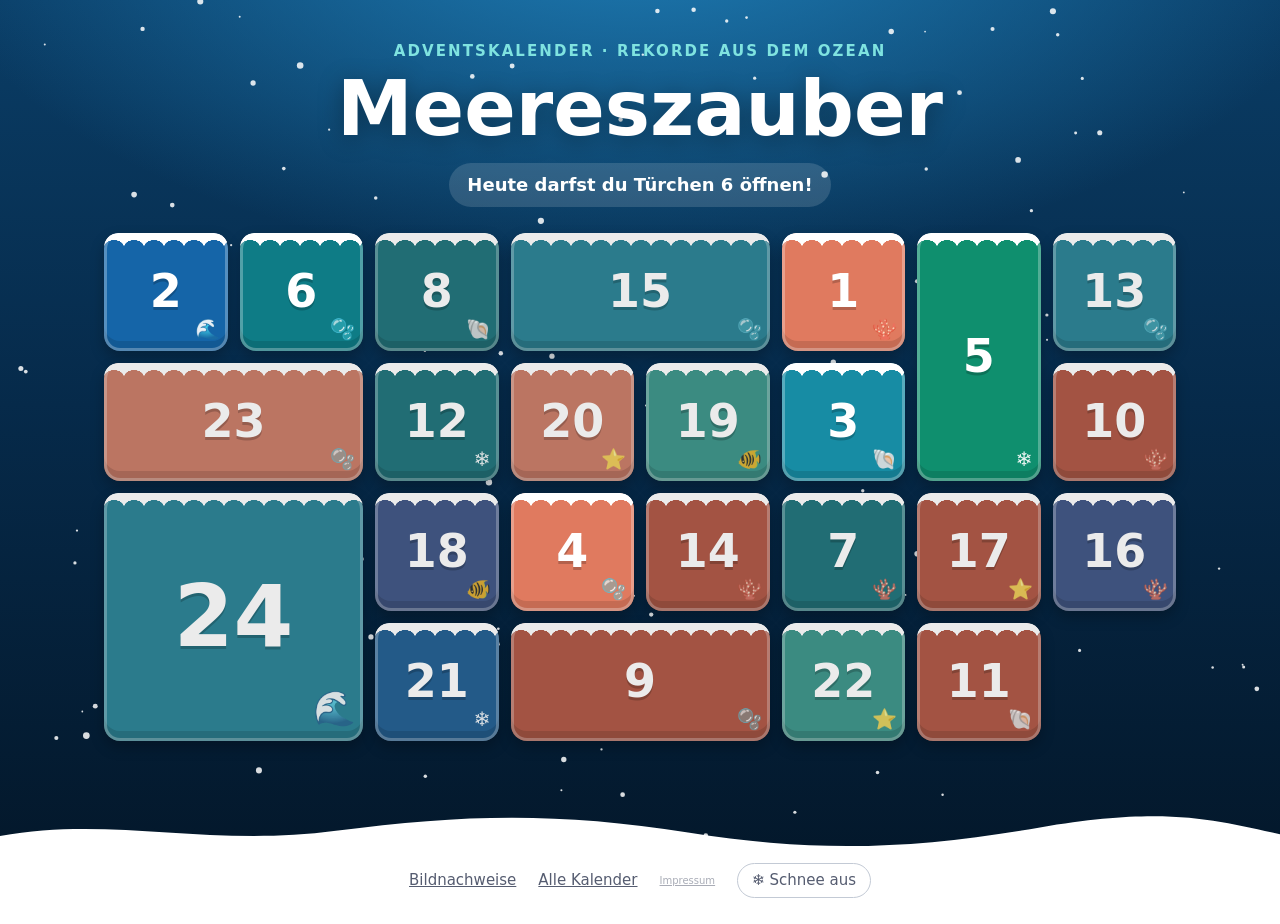
==== meereszauber/index.html @ 51dec0e1 "Zwei Adventskalender für Kinder: Meereszauber und Zauber der Tiere Single Page Apps mit 24 Türchen, " ====
<!doctype html>
<html lang="de">
<head>
  <meta charset="utf-8">
  <meta name="viewport" content="width=device-width, initial-scale=1">
  <title>Meereszauber</title>
  <meta name="description" content="Ein Adventskalender für Kinder (8–9 Jahre): 24 Rekorde aus dem Ozean.">
  <meta property="og:title" content="Meereszauber – Adventskalender">
  <meta property="og:description" content="Ein Adventskalender für Kinder (8–9 Jahre): 24 Rekorde aus dem Ozean.">
  <link rel="icon" href="data:image/svg+xml,<svg xmlns='http://www.w3.org/2000/svg' viewBox='0 0 100 100'><text y='.9em' font-size='90'>🐋</text></svg>">
  <link rel="stylesheet" href="../gemeinsam/styles.css">
  <style>:root { --hintergrund: radial-gradient(1200px 600px at 50% -10%, #1f7fb8 0%, rgba(31,127,184,0) 60%), linear-gradient(180deg, #0a3d66 0%, #062a4a 45%, #031628 100%); --text: #eaf6ff; --akzent: #7fe3e0; --link: #9fe8ff; --karte: #fffdf8; --karte-text: #1d2a3a; --ueberschrift: #0b4f7c; --link-karte: #0b5d9a; }</style>
</head>
<body>
  <main id="app"><noscript><p>Für den Adventskalender bitte JavaScript einschalten.</p></noscript></main>
  <footer class="fuss">
    <a href="#/bildnachweise">Bildnachweise</a>
    <a href="../">Alle Kalender</a>
    <a class="impressum" href="../impressum.html">Impressum</a>
    <button type="button" id="schnee-knopf" class="schnee-knopf" hidden>❄️ Schnee aus</button>
  </footer>
  <div id="toast" class="toast" role="status" aria-live="polite"></div>
  <script src="inhalt.js"></script>
  <script src="bilder/nachweise.js"></script>
  <script src="../gemeinsam/app.js"></script>
</body>
</html>
---- gemeinsam/styles.css ----
/* Gemeinsames Aussehen beider Kalender. Die Farben setzt jeder Kalender über die Variablen in seiner index.html. */
* { box-sizing: border-box; }
html { -webkit-text-size-adjust: 100%; }
body {
  margin: 0; min-height: 100vh; display: flex; flex-direction: column;
  font: 18px/1.55 ui-rounded, "SF Pro Rounded", "Nunito", "Varela Round", "Arial Rounded MT Bold", system-ui, sans-serif;
  color: var(--text); background: var(--hintergrund); background-attachment: fixed;
}
a { color: var(--link); }
img { max-width: 100%; }

canvas.schnee { position: fixed; inset: 0; width: 100%; height: 100%; pointer-events: none; z-index: 0; }
main, .fuss, .vorschau-banner { position: relative; z-index: 1; }

.vorschau-banner { background: #e0457b; color: #fff; text-align: center; font-size: 14px; font-weight: 700; padding: 6px 16px; }

main { flex: 1; width: 100%; max-width: 1100px; margin: 0 auto; padding: 0 14px 56px; }

/* Kopf */
.kopf { text-align: center; padding: 40px 0 26px; }
.kicker { margin: 0 0 6px; font-size: 15px; font-weight: 700; letter-spacing: .14em; text-transform: uppercase; color: var(--akzent); }
.kopf h1 { margin: 0; font-size: clamp(40px, 9vw, 76px); line-height: 1.05; color: #fff; text-shadow: 0 4px 24px rgba(0,0,0,.35); outline: none; }
.hinweis { margin: 14px auto 0; display: inline-block; padding: 8px 18px; border-radius: 999px; background: rgba(255,255,255,.14); color: #fff; font-weight: 600; }

/* Türchen-Raster */
.raster {
  display: grid; gap: 12px; grid-auto-flow: dense;
  grid-template-columns: repeat(auto-fill, minmax(118px, 1fr)); grid-auto-rows: 118px;
}
@media (max-width: 520px) { .raster { grid-template-columns: repeat(3, 1fr); grid-auto-rows: 104px; gap: 9px; } }
.tuer.breit { grid-column: span 2; }
.tuer.hoch { grid-row: span 2; }
.tuer.gross { grid-column: span 2; grid-row: span 2; }

.tuer {
  position: relative; padding: 0; border: 0; border-radius: 16px; cursor: pointer; font: inherit; color: #fff;
  background: rgba(0,0,0,.35); perspective: 900px;
  box-shadow: inset 0 0 0 2px rgba(255,255,255,.12);
}
.tuer .innen { position: absolute; inset: 0; border-radius: 16px; overflow: hidden; background: rgba(0,0,0,.4); }
.tuer .innen img { width: 100%; height: 100%; object-fit: cover; display: block; }
.tuer .name {
  position: absolute; left: 0; right: 0; bottom: 0; padding: 18px 8px 6px; font-size: 14px; font-weight: 700; text-align: left;
  background: linear-gradient(transparent, rgba(0,0,0,.75)); line-height: 1.2;
}
.tuer .klappe {
  position: absolute; inset: 0; border-radius: 16px; background: var(--farbe);
  display: flex; align-items: center; justify-content: center;
  transform-origin: left center; transition: transform .85s cubic-bezier(.3,.7,.3,1.15), box-shadow .2s;
  box-shadow: inset 0 0 0 3px rgba(255,255,255,.28), inset 0 -10px 0 rgba(0,0,0,.12), 0 6px 14px rgba(0,0,0,.25);
  backface-visibility: hidden;
}
/* Schnee auf dem Türchen */
.tuer .klappe::before {
  content: ""; position: absolute; left: 0; right: 0; top: 0; height: 14px; background: #fff; border-radius: 16px 16px 0 0;
  -webkit-mask: radial-gradient(10px 7px at 10px 100%, transparent 96%, #000) 0 0 / 20px 100% repeat-x;
          mask: radial-gradient(10px 7px at 10px 100%, transparent 96%, #000) 0 0 / 20px 100% repeat-x;
}
.tuer .zahl { font-size: clamp(34px, 6vw, 46px); font-weight: 800; text-shadow: 0 3px 0 rgba(0,0,0,.2); }
.tuer.gross .zahl { font-size: clamp(56px, 10vw, 86px); }
.tuer .deko { position: absolute; right: 8px; bottom: 6px; font-size: 20px; opacity: .9; }
.tuer.gross .deko { font-size: 34px; }
.tuer.kann:hover .klappe { transform: rotateY(-14deg); }
.tuer.auf .klappe { transform: rotateY(-108deg); box-shadow: none; }
.tuer.auf { background: transparent; }
.tuer.zu .klappe { filter: saturate(.75) brightness(.92); }
.tuer:focus-visible { outline: 3px solid #fff; outline-offset: 3px; }
.tuer.wackeln .klappe { animation: wackeln .5s; }
@keyframes wackeln { 0%,100% { transform: rotate(0); } 20% { transform: rotate(-4deg); } 40% { transform: rotate(4deg); } 60% { transform: rotate(-3deg); } 80% { transform: rotate(2deg); } }
.tuer.oeffnet .innen img { animation: einblenden .9s; }
@keyframes einblenden { from { filter: brightness(2.5); } to { filter: none; } }

/* Türchen-Seite */
.seite { padding-top: 22px; }
.leiste { display: flex; align-items: center; justify-content: space-between; gap: 12px; margin-bottom: 18px; flex-wrap: wrap; }
.datum { color: #fff; font-weight: 700; opacity: .9; }
.knopf {
  display: inline-block; padding: 8px 16px; border-radius: 999px; background: rgba(255,255,255,.16); color: #fff;
  text-decoration: none; font-weight: 700; font-size: 16px;
}
.knopf:hover { background: rgba(255,255,255,.28); }
.inhalt {
  display: grid; grid-template-columns: minmax(0, 1.1fr) minmax(0, 1fr); gap: 0; align-items: start;
  background: var(--karte); color: var(--karte-text); border-radius: 22px; overflow: hidden; box-shadow: 0 18px 50px rgba(0,0,0,.35);
}
@media (max-width: 820px) { .inhalt { grid-template-columns: 1fr; } }
.bild { margin: 0; background: #0d0d14; position: sticky; top: 0; }
@media (max-width: 820px) { .bild { position: static; } }
.bild img { display: block; width: 100%; max-height: 78vh; object-fit: contain; margin: 0 auto; }
.bild figcaption { padding: 8px 14px 10px; font-size: 12px; line-height: 1.4; color: #c9cbd6; }
.bild figcaption a { color: #e6e8f2; }
.text { padding: 26px 28px 30px; }
.text h1 { margin: 8px 0 10px; font-size: clamp(32px, 5vw, 46px); line-height: 1.1; outline: none; color: var(--ueberschrift); }
.lead { margin: 0 0 18px; font-size: 19px; }
.badge { display: inline-block; padding: 4px 12px; border-radius: 999px; font-size: 14px; font-weight: 800; }
.badge.echt { background: #dff3e4; color: #1d6b37; }
.badge.fabel { background: #efe3ff; color: #6a2fb5; }
.badge.ort { background: #dcefff; color: #19598f; }
.box { border-radius: 16px; padding: 12px 16px 4px; margin: 14px 0; }
.box h2 { margin: 0 0 4px; font-size: 18px; }
.box p { margin: 0 0 10px; }
.rekord { background: #fff4cc; border: 2px solid #f2c94c; }
.sage { background: #f3ebff; border: 2px solid #c9a8f5; }
.mitmach { background: #e3f6ee; border: 2px solid #8fd6b4; }
.quiz { background: #e5f1ff; border: 2px solid #9cc6f3; }
.quiz summary { cursor: pointer; font-weight: 800; color: #1f63b5; margin-bottom: 10px; }
.blaettern { display: flex; justify-content: space-between; margin-top: 18px; }

/* Geschlossenes Türchen */
.geschlossen { text-align: center; color: #fff; padding: 60px 16px; }
.schloss { font-size: 70px; }
.geschlossen h1 { outline: none; }

/* Bildnachweise */
.nachweise { color: #fff; }
.nachweise h1 { outline: none; }
.nachweise a { color: #fff; }
.tabelle { overflow-x: auto; background: var(--karte); color: var(--karte-text); border-radius: 16px; }
.tabelle a { color: var(--link-karte); }
table { border-collapse: collapse; width: 100%; font-size: 15px; }
th, td { text-align: left; padding: 8px 10px; border-bottom: 1px solid rgba(0,0,0,.08); vertical-align: top; }
td img { width: 64px; height: 48px; object-fit: cover; border-radius: 6px; }
.klein { font-size: 13px; opacity: .75; word-break: break-word; }

/* Fuß */
.fuss {
  width: 100%; margin-top: 60px; padding: 6px 16px 26px; background: #fff; color: #555c70; font-size: 15px;
  display: flex; justify-content: center; align-items: center; gap: 22px; flex-wrap: wrap;
}
.fuss::before {
  content: ""; position: absolute; left: 0; right: 0; top: -50px; height: 51px; pointer-events: none;
  background: url("data:image/svg+xml,%3Csvg xmlns='http://www.w3.org/2000/svg' viewBox='0 0 1600 60' preserveAspectRatio='none'%3E%3Cpath d='M0 34 C 140 10, 260 48, 420 28 S 700 6, 860 30 S 1140 50, 1300 24 S 1520 16, 1600 32 L1600 60 L0 60 Z' fill='%23fff'/%3E%3C/svg%3E") 0 0 / 100% 100% no-repeat;
}
.fuss a { color: #555c70; }
.schnee-knopf { font: inherit; font-size: 15px; border: 1px solid #c3cad5; background: transparent; border-radius: 999px; padding: 5px 14px; cursor: pointer; color: #555c70; }
.schnee-knopf:hover { border-color: #555c70; }

.toast {
  position: fixed; left: 50%; bottom: 26px; transform: translate(-50%, 20px); opacity: 0; z-index: 5;
  background: #fff; color: #222; padding: 12px 20px; border-radius: 999px; font-weight: 700;
  box-shadow: 0 10px 30px rgba(0,0,0,.3); transition: opacity .25s, transform .25s; pointer-events: none; text-align: center;
}
.toast.show { opacity: 1; transform: translate(-50%, 0); }

@media (prefers-reduced-motion: reduce) { * { transition: none !important; animation: none !important; } }
.fuss a.impressum { font-size: 10px; opacity: .5; }
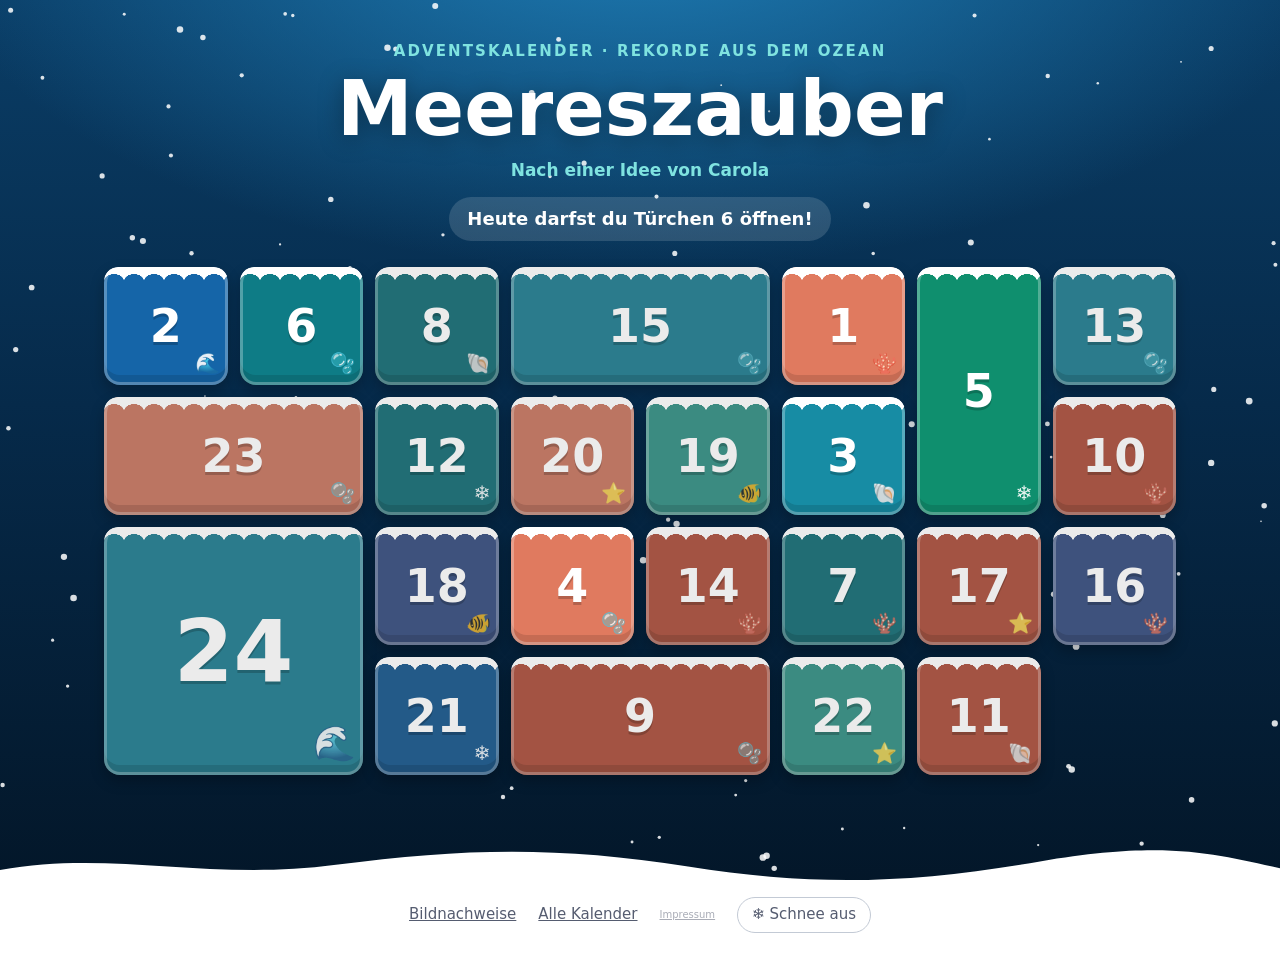
==== commit a422a00e: "Vorschaubilder für soziale Medien und einheitlich „Nach einer Idee von …“ Co-Authored-By: Claude Opu" ====
--- a/meereszauber/index.html
+++ b/meereszauber/index.html
@@ -4,9 +4,21 @@
   <meta charset="utf-8">
   <meta name="viewport" content="width=device-width, initial-scale=1">
   <title>Meereszauber</title>
-  <meta name="description" content="Ein Adventskalender für Kinder (8–9 Jahre): 24 Rekorde aus dem Ozean.">
-  <meta property="og:title" content="Meereszauber – Adventskalender">
-  <meta property="og:description" content="Ein Adventskalender für Kinder (8–9 Jahre): 24 Rekorde aus dem Ozean.">
+  <meta name="description" content="24 Türchen mit Rekorden aus dem Ozean, Quizfragen und Mitmach-Ideen für 8- bis 9-Jährige. Nach einer Idee von Carola.">
+  <meta property="og:type" content="website">
+  <meta property="og:locale" content="de_DE">
+  <meta property="og:site_name" content="adventingeo.de">
+  <meta property="og:title" content="Meereszauber – Adventskalender für Kinder">
+  <meta property="og:description" content="24 Türchen mit Rekorden aus dem Ozean, Quizfragen und Mitmach-Ideen für 8- bis 9-Jährige. Nach einer Idee von Carola.">
+  <meta property="og:url" content="https://adventingeo.de/meereszauber/">
+  <meta property="og:image" content="https://adventingeo.de/meereszauber/social.png">
+  <meta property="og:image:width" content="1200">
+  <meta property="og:image:height" content="630">
+  <meta property="og:image:alt" content="Adventskalender-Türchen im Schnee: Meereszauber, nach einer Idee von Carola">
+  <meta name="twitter:card" content="summary_large_image">
+  <meta name="twitter:title" content="Meereszauber – Adventskalender für Kinder">
+  <meta name="twitter:description" content="24 Türchen mit Rekorden aus dem Ozean, Quizfragen und Mitmach-Ideen für 8- bis 9-Jährige. Nach einer Idee von Carola.">
+  <meta name="twitter:image" content="https://adventingeo.de/meereszauber/social.png">
   <link rel="icon" href="data:image/svg+xml,<svg xmlns='http://www.w3.org/2000/svg' viewBox='0 0 100 100'><text y='.9em' font-size='90'>🐋</text></svg>">
   <link rel="stylesheet" href="../gemeinsam/styles.css">
   <style>:root { --hintergrund: radial-gradient(1200px 600px at 50% -10%, #1f7fb8 0%, rgba(31,127,184,0) 60%), linear-gradient(180deg, #0a3d66 0%, #062a4a 45%, #031628 100%); --text: #eaf6ff; --akzent: #7fe3e0; --link: #9fe8ff; --karte: #fffdf8; --karte-text: #1d2a3a; --ueberschrift: #0b4f7c; --link-karte: #0b5d9a; }</style>
--- a/gemeinsam/styles.css
+++ b/gemeinsam/styles.css
@@ -144,3 +144,4 @@
 
 @media (prefers-reduced-motion: reduce) { * { transition: none !important; animation: none !important; } }
 .fuss a.impressum { font-size: 10px; opacity: .5; }
+.idee { margin: 8px 0 0; color: var(--akzent); font-weight: 700; font-size: 17px; }
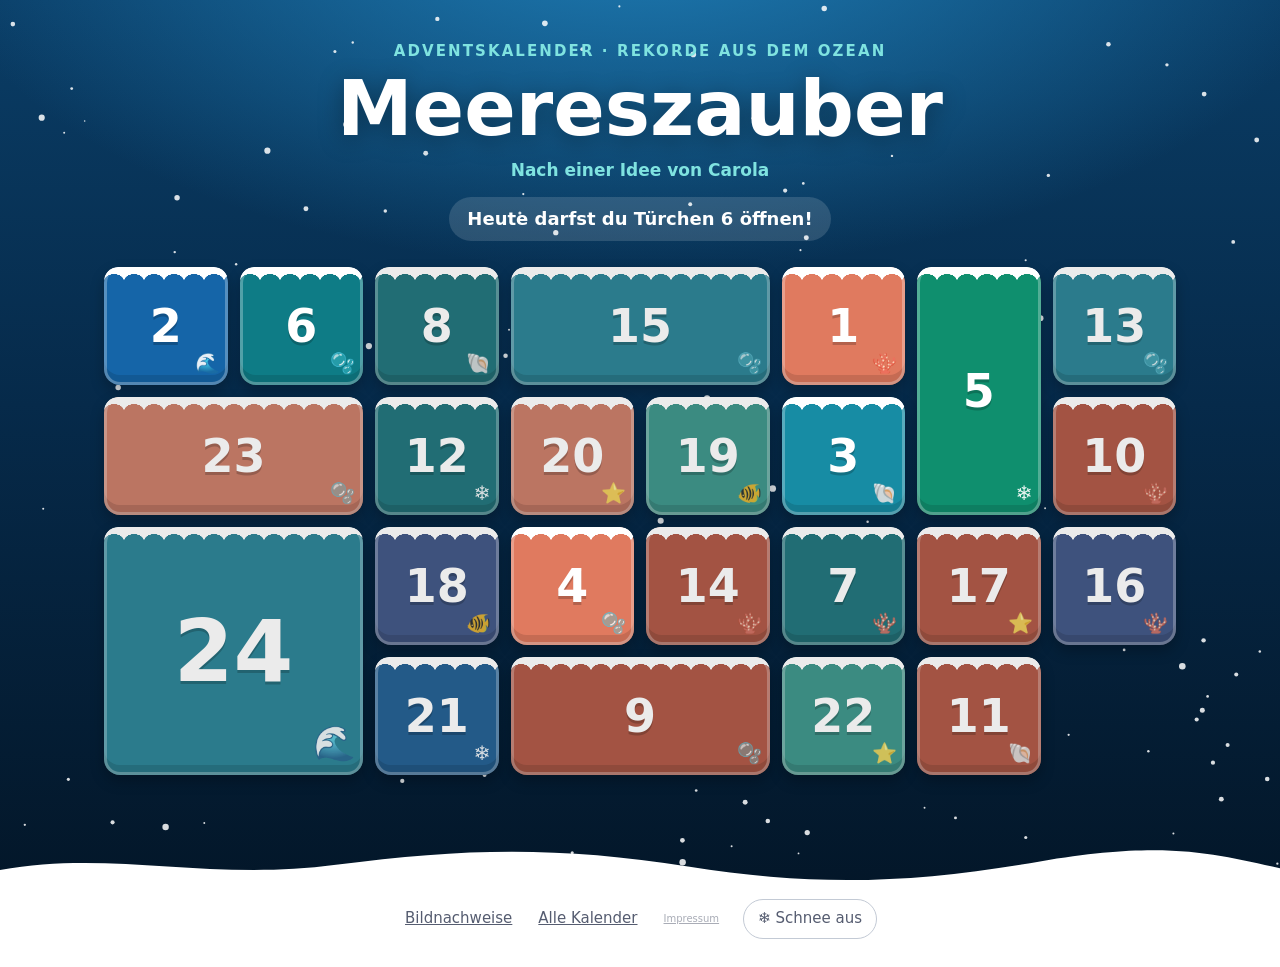
==== commit 90ffd117: "Handy-Feinschliff: größere Tippflächen, kein Hover-Kleben, Theme-Farbe, doppelten Vorschau-Hinweis e" ====
--- a/meereszauber/index.html
+++ b/meereszauber/index.html
@@ -3,6 +3,7 @@
 <head>
   <meta charset="utf-8">
   <meta name="viewport" content="width=device-width, initial-scale=1">
+  <meta name="theme-color" content="#0a3d66">
   <title>Meereszauber</title>
   <meta name="description" content="24 Türchen mit Rekorden aus dem Ozean, Quizfragen und Mitmach-Ideen für 8- bis 9-Jährige. Nach einer Idee von Carola.">
   <meta property="og:type" content="website">
--- a/gemeinsam/styles.css
+++ b/gemeinsam/styles.css
@@ -1,6 +1,6 @@
 /* Gemeinsames Aussehen beider Kalender. Die Farben setzt jeder Kalender über die Variablen in seiner index.html. */
 * { box-sizing: border-box; }
-html { -webkit-text-size-adjust: 100%; }
+html { -webkit-text-size-adjust: 100%; -webkit-tap-highlight-color: transparent; }
 body {
   margin: 0; min-height: 100vh; display: flex; flex-direction: column;
   font: 18px/1.55 ui-rounded, "SF Pro Rounded", "Nunito", "Varela Round", "Arial Rounded MT Bold", system-ui, sans-serif;
@@ -34,7 +34,7 @@
 
 .tuer {
   position: relative; padding: 0; border: 0; border-radius: 16px; cursor: pointer; font: inherit; color: #fff;
-  background: rgba(0,0,0,.35); perspective: 900px;
+  background: rgba(0,0,0,.35); perspective: 900px; touch-action: manipulation;
   box-shadow: inset 0 0 0 2px rgba(255,255,255,.12);
 }
 .tuer .innen { position: absolute; inset: 0; border-radius: 16px; overflow: hidden; background: rgba(0,0,0,.4); }
@@ -60,7 +60,7 @@
 .tuer.gross .zahl { font-size: clamp(56px, 10vw, 86px); }
 .tuer .deko { position: absolute; right: 8px; bottom: 6px; font-size: 20px; opacity: .9; }
 .tuer.gross .deko { font-size: 34px; }
-.tuer.kann:hover .klappe { transform: rotateY(-14deg); }
+@media (hover: hover) { .tuer.kann:hover .klappe { transform: rotateY(-14deg); } }
 .tuer.auf .klappe { transform: rotateY(-108deg); box-shadow: none; }
 .tuer.auf { background: transparent; }
 .tuer.zu .klappe { filter: saturate(.75) brightness(.92); }
@@ -75,7 +75,7 @@
 .leiste { display: flex; align-items: center; justify-content: space-between; gap: 12px; margin-bottom: 18px; flex-wrap: wrap; }
 .datum { color: #fff; font-weight: 700; opacity: .9; }
 .knopf {
-  display: inline-block; padding: 8px 16px; border-radius: 999px; background: rgba(255,255,255,.16); color: #fff;
+  display: inline-block; padding: 10px 18px; touch-action: manipulation; border-radius: 999px; background: rgba(255,255,255,.16); color: #fff;
   text-decoration: none; font-weight: 700; font-size: 16px;
 }
 .knopf:hover { background: rgba(255,255,255,.28); }
@@ -131,8 +131,9 @@
   content: ""; position: absolute; left: 0; right: 0; top: -50px; height: 51px; pointer-events: none;
   background: url("data:image/svg+xml,%3Csvg xmlns='http://www.w3.org/2000/svg' viewBox='0 0 1600 60' preserveAspectRatio='none'%3E%3Cpath d='M0 34 C 140 10, 260 48, 420 28 S 700 6, 860 30 S 1140 50, 1300 24 S 1520 16, 1600 32 L1600 60 L0 60 Z' fill='%23fff'/%3E%3C/svg%3E") 0 0 / 100% 100% no-repeat;
 }
-.fuss a { color: #555c70; }
-.schnee-knopf { font: inherit; font-size: 15px; border: 1px solid #c3cad5; background: transparent; border-radius: 999px; padding: 5px 14px; cursor: pointer; color: #555c70; }
+.fuss a { color: #555c70; display: inline-block; padding: 10px 2px; }
+.fuss { padding-bottom: max(26px, env(safe-area-inset-bottom)); }
+.schnee-knopf { font: inherit; font-size: 15px; min-height: 40px; touch-action: manipulation; border: 1px solid #c3cad5; background: transparent; border-radius: 999px; padding: 5px 14px; cursor: pointer; color: #555c70; }
 .schnee-knopf:hover { border-color: #555c70; }
 
 .toast {
